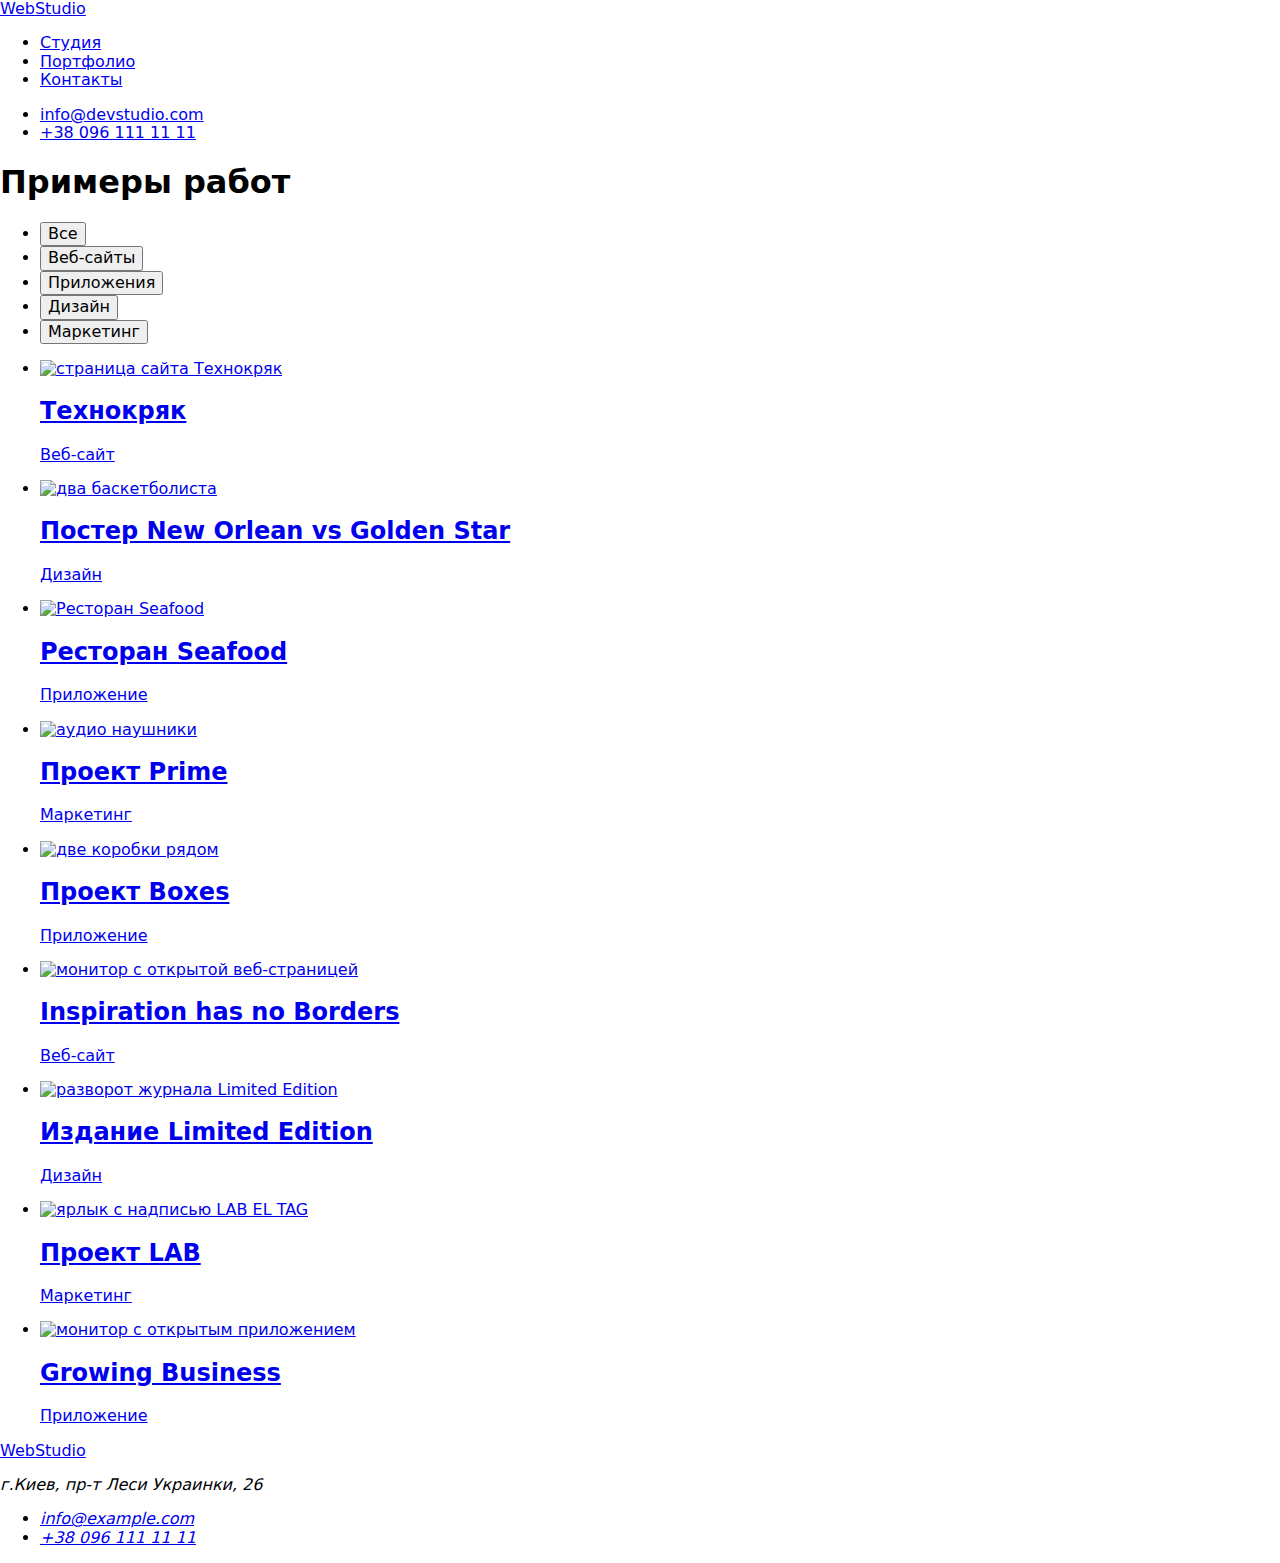
==== portfolio.html @ fbd44b49 "Create portfolio.html" ====
<!DOCTYPE html>
<html lang="ru">
  <head>
    <meta charset="UTF-8">
    <meta name="viewport" content="width=device-width, initial-scale=1.0">
    <meta http-equiv="X-UA-Compatible" content="IE=Edge" />
    <title>Web Studio 2.1</title>
    <meta name="description" content="Версия макета Web Studio 2.1">

    <link rel="preconnect" href="https://fonts.googleapis.com">
    <link rel="preconnect" href="https://fonts.gstatic.com" crossorigin>
    <link href="https://fonts.googleapis.com/css2?family=Raleway:wght@700&family=Roboto:wght@400;500;700;900&display=swap" rel="stylesheet">

    <link rel="stylesheet"  href=https://cdnjs.cloudflare.com/ajax/libs/modern-normalize/1.1.0/modern-normalize.min.css>

    <link rel="stylesheet" href="./css/styles.css">
  </head>
  <body>

     <!-- Шапка сайта-->
    <header class="header">
      <div class="container main-nav">
        <nav class="nav">
            <!-- Логототип -->
          <a class="logo link" href="./index.html">
            <span class="web-logo">Web</span>Studio
          </a>
          
          <!-- Меню в хедере -->
          <ul class="nav-site list">
            <li class="item"><a class="link" href="./index.html">Студия</a></li>
            <li class="item"><a class="link current" href="./portfolio.html">Портфолио</a></li>
            <li class="item"><a class="link" href="#">Контакты</a></li>
          </ul>
        </nav>
        <!-- Контакты в хедере -->      
        <ul class="contacts list"> 
          <li class="item"><a class="link" href="mailto:info@devstudio.com">info@devstudio.com</a></li>
          <li class="item"><a class="link" href="tel:380961111111">+38 096 111 11 11</a></li>
        </ul>
      </div>
    </header>

    <!-- основная секция -->
    <main> 
      <section class="portfolio-section">
        <div class="container">
          <h1 class="unvisible-title">Примеры работ</h1>

           <!-- Кнопки (filters) -->
          <ul class="filters list">
            <li class="filters-item"><button type="button" class="filters-button">Все</button></li>
            <li class="filters-item"><button type="button" class="filters-button">Веб-сайты</button></li>
            <li class="filters-item"><button type="button" class="filters-button">Приложения</button></li>
            <li class="filters-item"><button type="button" class="filters-button">Дизайн</button></li>
            <li class="filters-item"><button type="button" class="filters-button">Маркетинг</button></li>
          </ul>

            <!-- Портфолио работ-->
          <ul class="portfolio list">
            <li class="portfolio-item" >
              <a class="portfolio-link" href="#">
                <div class="portfolio-image">
                  <img src="./images/project1.jpg" width="370" alt="страница сайта Технокряк"/>
                </div>
                <div class="portfolio-content">
                  <h2 class="portfolio-title">Технокряк</h2>
                  <p class="portfolio-text">Веб-сайт</p>
                </div>
              </a>
            </li>
            <li class="portfolio-item">
              <a class="portfolio-link" href="#">
                <img src="./images/project2.jpg" width="370" alt="два баскетболиста"/> 
                <div class="portfolio-content">
                  <h2 class="portfolio-title">Постер New Orlean vs Golden Star</h2>
                  <p class="portfolio-text">Дизайн</p>
                </div>
              </a>
            </li>
            <li class="portfolio-item">
              <a class="portfolio-link" href="#">
                <img src="./images/project3.jpg" width="370" alt="Ресторан Seafood"/>
                <div class="portfolio-content">
                  <h2 class="portfolio-title">Ресторан Seafood</h2>
                  <p class="portfolio-text">Приложение</p>
                </div>
                </a>
            </li>
            <li class="portfolio-item">
              <a class="portfolio-link" href="#">
                <img src="./images/project4.jpg" width="370" alt="аудио наушники"/>
                <div class="portfolio-content"> 
                  <h2 class="portfolio-title">Проект Prime</h2>
                  <p class="portfolio-text">Маркетинг</p>
                </div>
              </a> 
            </li> 
            <li class="portfolio-item">
              <a class="portfolio-link" href="#">
                <img src="./images/project5.jpg" width="370" alt="две коробки рядом"/>
                <div class="portfolio-content">
                  <h2 class="portfolio-title">Проект Boxes</h2>
                  <p class="portfolio-text">Приложение</p>
                </div>
              </a>     
            </li>
            <li class="portfolio-item">
              <a class="portfolio-link" href="#"> 
                <img src="./images/project6.jpg" width="370" alt="монитор с открытой веб-страницей"/>
                <div class="portfolio-content">
                  <h2 class="portfolio-title">Inspiration has no Borders</h2>
                  <p class="portfolio-text">Веб-сайт</p>
                </div>
              </a>
            </li>
            <li class="portfolio-item">
              <a class="portfolio-link" href="#"> 
                <img src="./images/project7.jpg" width="370" alt="разворот журнала Limited Edition"/>
                <div class="portfolio-content">
                  <h2 class="portfolio-title">Издание Limited Edition</h2>
                  <p class="portfolio-text">Дизайн</p>
                </div>
              </a>
            </li>
            <li class="portfolio-item">
              <a class="portfolio-link" href="#"> 
                <img src="./images/project8.jpg" width="370" alt="ярлык с надписью LAB EL TAG"/> 
                <div class="portfolio-content">
                  <h2 class="portfolio-title">Проект LAB</h2>
                  <p class="portfolio-text">Маркетинг</p>
                </div>
              </a>     
            </li>
            <li class="portfolio-item">
              <a class="portfolio-link" href="#">
                <img src="./images/project9.jpg" width="370" alt="монитор с открытым приложением"/>
                <div class="portfolio-content"> 
                  <h2 class="portfolio-title">Growing Business</h2>
                  <p class="portfolio-text">Приложение</p>
                </div>
              </a>   
            </li>
          </ul>
        </div> 
      </section>
    </main>  

    <!--footer сайта-->
    <footer class="footer">
      <div class="container">
        <div class="address">
          <!-- Логотип в футере -->
          <a class="logo link" href="./index.html">
          <span class="web-logo">Web</span>Studio</a>
        
          <!-- Контакты в футере -->
          <address class="contacts-footer">
            <p class="footer-location">г.Киев, пр-т Леси Украинки, 26</p>
            <ul class="list">
              <li>
                <a class="link" href="mailto:info@example.com">info@example.com</a>
              </li>
              <li>
                <a class="link" href="tel:+380961111111">+38 096 111 11 11</a>
              </li>
            </ul>
          </address>
        </div>
      </div>
    </footer>
  </body>
</html>
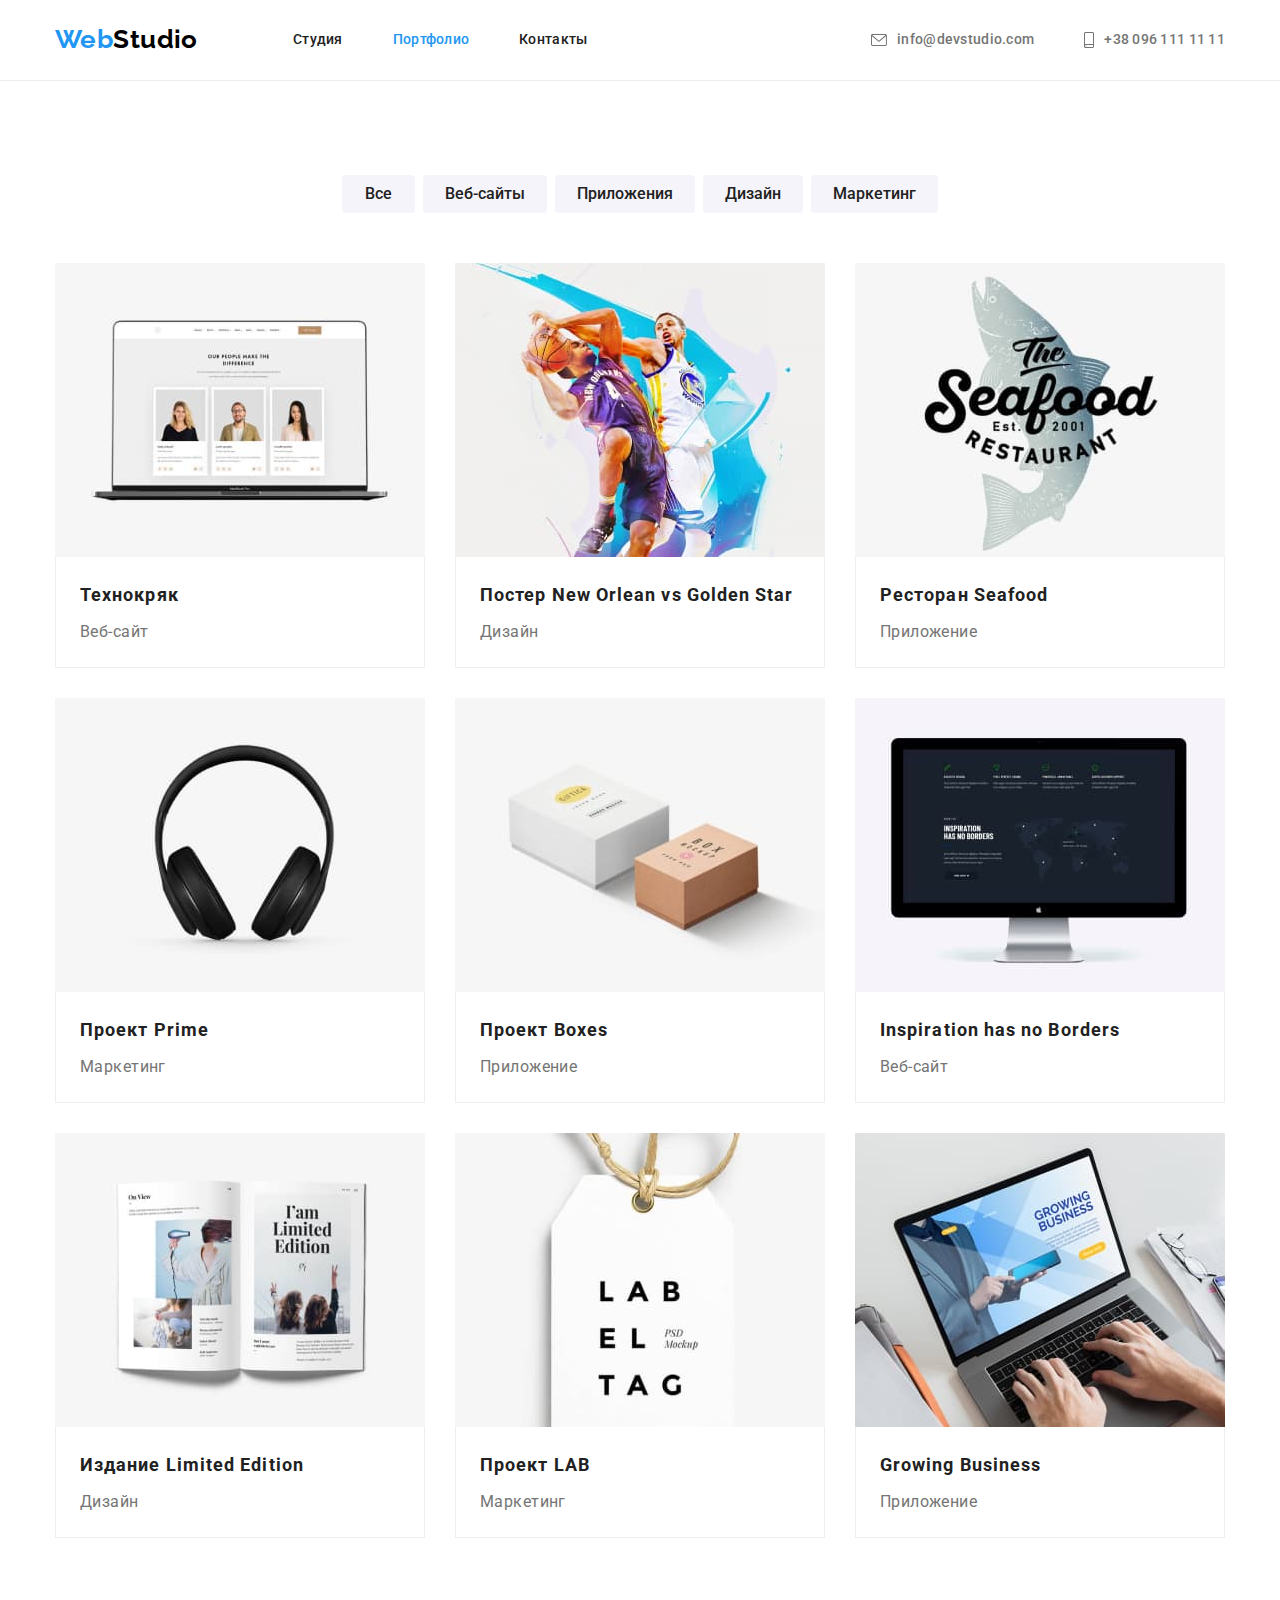
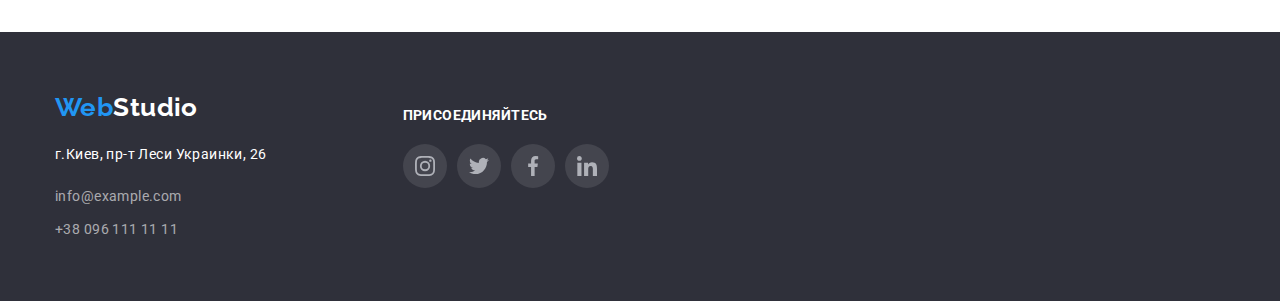
==== commit 61373b0d: "scripts amended" ====
--- a/portfolio.html
+++ b/portfolio.html
@@ -16,8 +16,6 @@
     <link rel="stylesheet" href="./css/styles.css">
   </head>
   <body>
-
-     <!-- Шапка сайта-->
     <header class="header">
       <div class="container main-nav">
         <nav class="nav">
@@ -35,12 +33,29 @@
         </nav>
         <!-- Контакты в хедере -->      
         <ul class="contacts list"> 
-          <li class="item"><a class="link" href="mailto:info@devstudio.com">info@devstudio.com</a></li>
-          <li class="item"><a class="link" href="tel:380961111111">+38 096 111 11 11</a></li>
+          <li class="item">
+            <a class="link" href="mailto:info@devstudio.com">
+              <div class="contacts-icons">
+                <svg class="header-mail" width="16" height="12">
+                  <use href="./images/sprite.svg#icon-head-mail"></use>
+                </svg>
+                info@devstudio.com
+              </div>
+            </a>
+          </li>
+          <li class="item">
+            <a class="link" href="tel:380961111111">
+              <div class="contacts-icons">
+                <svg class="header-phone" width="10" height="16">
+                  <use href="./images/sprite.svg#icon-head-phone"></use>
+                </svg>
+                +38 096 111 11 11
+              </div>
+            </a>
+          </li>
         </ul>
       </div>
     </header>
-
     <!-- основная секция -->
     <main> 
       <section class="portfolio-section">
@@ -147,27 +162,63 @@
     </main>  
 
     <!--footer сайта-->
-    <footer class="footer">
+     <footer class="footer">
       <div class="container">
-        <div class="address">
-          <!-- Логотип в футере -->
-          <a class="logo link" href="./index.html">
-          <span class="web-logo">Web</span>Studio</a>
-        
-          <!-- Контакты в футере -->
-          <address class="contacts-footer">
-            <p class="footer-location">г.Киев, пр-т Леси Украинки, 26</p>
-            <ul class="list">
-              <li>
-                <a class="link" href="mailto:info@example.com">info@example.com</a>
-              </li>
-              <li>
-                <a class="link" href="tel:+380961111111">+38 096 111 11 11</a>
+        <div class="footer-blocks">
+          <div class="address">
+            <!-- Логотип в футере -->
+            <a class="logo link" href="./index.html">
+            <span class="web-logo">Web</span>Studio</a>
+          
+            <!-- Контакты в футере -->
+            <address class="contacts-footer">
+              <p class="footer-location">г.Киев, пр-т Леси Украинки, 26</p>
+              <ul class="list">
+                <li>
+                  <a class="link" href="mailto:info@example.com">info@example.com</a>
+                </li>
+                <li>
+                  <a class="link" href="tel:+380961111111">+38 096 111 11 11</a>
+                </li>
+              </ul>
+            </address>
+          </div>
+
+          <div class="network-block">
+            <b class="network-title">Присоединяйтесь</b>
+            <ul class="network-list list">
+              <li class="network-item">
+                <a href="https://www.instagram.com/" class="network-link" aria-label="Instagram">
+                  <svg class="network-icon" width="20" height="20">
+                    <use href="./images/sprite.svg#icon-instagram"></use>
+                  </svg>
+                </a>
+              </li>
+              <li class="network-item">
+                <a href="https://twitter.com/" class="network-link" aria-label="Twitter">
+                  <svg class="network-icon" width="20" height="20">
+                    <use href="./images/sprite.svg#icon-twitter"></use>
+                  </svg>
+                </a>
+              </li>
+              <li class="network-item">
+                <a href="#" class="network-link" aria-label="Facebook">
+                  <svg class="network-icon" width="20" height="20">
+                    <use href="./images/sprite.svg#icon-facebook"></use>
+                  </svg>
+                </a>
+              </li>
+              <li class="network-item">
+                <a href="#" class="network-link" aria-label="LinkedIn">
+                  <svg class="network-icon" width="20" height="20">
+                    <use href="./images/sprite.svg#icon-linkedin"></use>
+                  </svg>
+                </a>
               </li>
             </ul>
-          </address>
+          </div>
         </div>
-      </div>
+      </div>   
     </footer>
   </body>
-</html>+</html> --- a/css/styles.css
+++ b/css/styles.css
@@ -0,0 +1,755 @@
+/* цвет текста параграфов основной #757575 */
+/*  цвет текста вторичный для заголовков #212121 */
+/* основной фон #ffffff */
+/* дополнительный фон блока team  #f5f4fa */
+/* цвет web-лого, кнопок под курсором, активных ссылок #2196f3 */
+/* фон героя и футера #2f303a */
+/* цвет studio-лого  вверху  #000000 */
+/* цвет адреса, studio-лого внизу   #ffffff */
+/* svg цвет фона иконок  #afb1b8 */
+/* фон кнопки  "Заказать услугу" в Герое #188ce8 */
+
+:root {
+  --basic-text-color: #757575;
+  --secondary-text-color: #212121;
+  --accent-color: #2196f3;
+  --basic-background-color: #ffffff;
+  --secondary-background-color: #2f303a;
+  --team-background-color: #f5f4fa;
+  --logo-header-color:#000000;
+  --logo-footer-color:#ffffff;
+  --addressdown-color:#ffffff;
+  --secondary-addressdown-color:rgba(255, 255, 255, 0.6);
+  --button-hero-color:#188ce8;
+  --svg-color: #afb1b8;
+}
+
+body {
+  font-family: Roboto, sans-serif;
+  font-size: 14px;
+  line-height: 1.71;
+  letter-spacing: 0.03em;
+  background-color: var(--basic-background-color);
+  color: var(--basic-text-color);
+}
+
+.list {
+  padding: 0;
+  margin: 0;
+  list-style: none;
+}
+
+.container {
+  margin-left: auto;
+  margin-right: auto;
+  padding: 0 15px;
+
+  width: 1200px;
+}
+
+img {
+  display: block;
+  max-width: 100%;
+  height: auto;
+}
+
+.header {
+  margin-right: auto;
+  margin-left: auto;
+  
+  border-bottom: 1px solid #ececec;
+}
+
+.main-nav {
+  display: flex;
+  align-items: center;
+}
+
+.nav {
+  display: flex;
+  align-items: center;
+}
+
+
+.link {
+  text-decoration: none;
+}
+
+/*логотип в хедере */
+
+.logo {
+  margin-right: 93px;
+  width: 145px;
+  height: 31px;
+
+  font-family: Raleway, sans-serif;
+  font-weight: 700;
+  font-size: 26px;
+  line-height: 1.19;
+  text-decoration: none;
+  color: var(--logo-header-color);
+}
+
+.web-logo {
+  color: var(--accent-color);
+}
+
+
+/* Меню nav в хедере */
+
+.nav-site {
+  display: flex;
+}
+
+.nav-site .item:not(:last-child) {
+  margin-right: 50px;
+}
+
+
+.nav > .list .link {
+  display: block;
+  padding-top: 32px;
+  padding-bottom: 32px;
+
+  font-weight: 500;
+  font-size: 14px;
+  line-height: 1.14;
+  letter-spacing: 0.02em;
+  color: var(--secondary-text-color);
+ }
+
+.nav > .list .link:hover,
+.nav > .list .link:focus {
+  color: var(--accent-color);
+}
+.nav-site .link.current {
+  color: var(--accent-color);
+}
+
+  /* Контакты в хедере */
+.contacts {
+  display: flex;
+  margin-left: auto;
+
+  list-style: none;
+}
+
+.contacts .item:not(:last-child) {
+  margin-right: 50px;
+}
+
+.header-mail {
+  margin-right: 10px;
+  width: 16px;
+  height: 12px;
+
+  fill: currentColor;
+}
+
+.header-phone {
+  margin-right: 10px;
+  width: 10px;
+  height: 16px;
+
+  fill: currentColor;
+}
+
+
+.contacts .link {
+  display: block;
+  padding-top: 32px;
+  padding-bottom: 32px;
+
+  font-weight: 500;
+  font-size: 14px;
+  line-height: 1.14;
+  letter-spacing: 0.02em;
+  text-decoration: none;
+  color: var(--basic-text-color);
+}
+
+.contacts .link:hover,
+.contacts .link:focus {
+  color: var(--accent-color);
+}
+
+.contacts-icons {
+  display: flex;
+  align-items: center;
+}
+
+ 
+/* Hero секция */
+/* Паддинги ниже будут удалены, оставлены для визуализации */
+
+.hero {
+  display: flex;
+  align-items: center;
+  padding: 200px 0;
+  margin-right: auto;
+  margin-left: auto;
+  max-width: 1600px;
+  text-align: center;
+
+  background-color: var(--secondary-background-color);
+  color: var(--basic-background-color);
+
+  background-image: linear-gradient(to right, rgba(47, 48, 58, 0.4), rgba(47, 48, 58, 0.4)),
+  url(../images/hero-img.jpg);
+background-repeat: no-repeat;
+background-size: cover;
+background-position: center;
+}
+
+.hero-content {
+  margin-right: auto;
+  margin-left: auto;
+  max-width: 696px;
+  text-align: center;
+}
+
+.hero-title {
+  margin-top: 0;
+  margin-bottom: 30px;
+
+  font-weight: 900;
+  font-size: 44px;
+  line-height: 1.36;
+  text-align: center;
+  text-transform: uppercase;
+  letter-spacing: 0.06em;
+}
+
+
+/* кнопка c надписью Заказать услугу */
+
+.button-hero {
+  display: inline-block;
+  padding: 10px 32px;
+  min-width: 200px;
+  height: 50px;
+  border-radius: 4px;
+  border: 0px solid transparent;
+
+  font-weight: 700;
+  font-size: 16px;
+  line-height: 1.88;
+  align-items: center;
+  text-align: center;
+  letter-spacing: 0.06em;
+
+  background-color: var(--button-hero-color);
+  color: var(--basic-background-color);
+
+  cursor: pointer;
+}
+
+.button-hero:hover,
+.button-hero:focus {
+  box-shadow: 0px 4px 4px rgba(0, 0, 0, 0.15);
+  color: var(--accent-color);
+  background-color: var(--basic-background-color);
+}
+
+/* Особенности (features)   */
+.features {
+  padding-top: 94px;
+  padding-bottom: 94px;
+}
+.container-features {
+  margin-left: auto;
+  margin-right: auto;
+  padding: 0 15px;
+
+  width: 1200px;
+}
+
+.features-list {
+  display: flex;
+  margin-right: -30px;
+}
+
+.features .item {
+  width: calc((100% - 120px) / 4);
+  margin-right: 30px;
+}
+
+.features-img {
+  margin-bottom: 30px;
+  padding: 20px 100px;
+  text-align: center;
+
+  background-color: var(--team-background-color);
+}
+
+.features-icon {
+  width: 70px;
+  height: 70px;
+}
+
+.features-title {
+  margin-top: 0;
+  margin-bottom: 10px;
+
+  font-weight: 700;
+  font-size: 14px;
+  line-height: 1.14;
+  text-transform: uppercase;
+  color: var(--secondary-text-color);
+}
+
+.features-text {
+  margin-top: 0;
+  margin-bottom: 0;
+}
+
+
+/* Чем мы занимаемся */
+
+
+.images {
+  padding-bottom: 94px;
+}
+
+.images .title {
+  margin: 0;
+  margin-bottom: 50px;
+
+  font-weight: 700;
+  font-size: 36px;
+  line-height: 1.17;
+  text-align: center;
+  color: var(--secondary-text-color);
+}
+
+.images .list {
+  display: flex;
+  justify-content: center;
+}
+
+.images .list > .item:not(:last-child) {
+  margin-right: 30px;
+}
+.images .list > .item > img {
+  display: block;
+}
+
+
+/* Наша команда */
+
+/* Тайтлы Чем мы занимаемся + Наша команда */
+
+.team-title {
+  margin-top: 0;
+  margin-bottom: 50px;
+
+  color: var(--secondary-text-color);
+
+  font-weight: 700;
+  font-size: 36px;
+  line-height: 1.16;
+  text-align: center;
+}
+
+/* Секция с фотографиями команды */
+
+.team {
+  padding-top: 94px;
+  padding-bottom: 94px;
+  margin-right: auto;
+  margin-left: auto;
+
+  background-color: var(--team-background-color);
+}
+
+.team-list {
+  display: flex;
+}
+
+.team-item {
+  width: calc((100% - 90px) / 4);
+
+  background-color: #ffffff;
+  box-shadow: 0px 1px 3px rgba(0, 0, 0, 0.12), 0px 1px 1px rgba(0, 0, 0, 0.14),
+    0px 2px 1px rgba(0, 0, 0, 0.2);
+  border-bottom-right-radius: 4px;
+  border-bottom-left-radius: 4px;
+}
+
+.team-item:not(:last-child) {
+  margin-right: 30px;
+}
+
+.team-content {
+  padding: 30px 0;
+  text-align: center;
+}
+
+.team-name {
+  margin-top: 0;
+  margin-bottom: 10px;
+
+  color: var(--secondary-text-color);
+
+  font-weight: 500;
+  font-size: 16px;
+  line-height: 1.18;
+}
+
+.team-text {
+  margin-top: 0;
+  margin-bottom: 0;
+
+  font-size: 16px;
+  line-height: 1.18;
+}
+
+.social {
+  display: flex;
+  justify-content: center;
+}
+
+.social-item:not(:last-child) {
+  margin-right: 10px;
+}
+
+.social-link {
+  display: flex;
+  justify-content: center;
+  align-items: center;
+  width: 44px;
+  height: 44px;
+
+  border-radius: 50%;
+}
+
+.social-link:hover,
+.social-link:focus {
+  background-color: var(--accent-color);
+}
+
+.social-link:hover .social-icon,
+.social-link:focus .social-icon {
+  fill: var(--primary-bg-color);
+}
+
+.social-icon,
+.network-icon {
+  width: 20px;
+  height: 20px;
+  fill: var(--svg-color);
+}
+
+/* Секция Постоянные клиенты */
+.clients {
+  padding-top: 94px;
+  padding-bottom: 94px;
+}
+
+.clients-title {
+  margin-top: 0;
+  margin-bottom: 50px;
+
+  color: var(--second-text-color);
+
+  font-weight: 700;
+  font-size: 36px;
+  line-height: 1.17;
+  text-align: center;
+}
+
+.clients-list {
+  display: flex;
+  justify-content: center;
+}
+
+.clients-item {
+  width: calc((100% - 30px * 5) / 6);
+  height: 90px;
+
+  border: 1px solid var(--svg-color);
+  border-radius: 4px;
+}
+
+.clients-item:hover,
+.clients-item:focus {
+  border-color: var(--accent-color);
+}
+
+.clients-item:not(:last-child) {
+  margin-right: 30px;
+}
+
+.clients-link {
+  display: flex;
+  justify-content: center;
+  align-items: center;
+  width: 170px;
+  height: 90px;
+}
+
+.clients-link:hover .clients-icon,
+.clients-link:focus .clients-icon {
+  fill: var(--accent-color);
+}
+
+.clients-icon {
+  width: 44px;
+  height: 49px;
+  fill: var(--svg-color);
+}
+
+/* вторая страница PORTFOLIO */
+
+.portfolio-section {
+  padding: 94px 0;
+}
+
+/* Кнопки filters */
+.filters {
+  display: flex;
+  justify-content: center;
+  margin-bottom: 50px;
+}
+
+.filters-item:not(:last-child) {
+  margin-right: 8px;
+}
+
+.filters-button {
+  display: inline-block;
+  padding: 6px 22px;
+  min-width: 73px;
+  height: 38px;
+  border-radius: 4px;
+  border: 0px solid transparent;
+
+
+  font-family: inherit;
+  font-weight: 500;
+  font-size: 16px;
+  line-height: 1.62;
+  text-align: center;
+
+  background-color: var(--team-background-color);
+  color: var(--secondary-text-color);
+}
+
+.filters .filters-button:hover,
+.filters .filters-button:focus {
+  box-shadow: 0px 4px 4px rgba(0, 0, 0, 0.15);
+  background-color: var(--accent-color);
+  color: var(--basic-background-color);
+
+  cursor: pointer;
+}
+/* Проекты projects  */
+/* Сетка портфолио */
+
+.unvisible-title {
+  display: none;
+}
+
+.portfolio {
+  display: flex;
+  flex-wrap: wrap;
+}
+
+.portfolio-item {
+  width: calc((100% - 60px) / 3);
+  margin-right: 30px;
+  margin-bottom: 30px;
+}
+
+.portfolio-item:nth-child(3n) {
+  margin-right: 0px;
+}
+
+.portfolio-item:nth-last-child(-n + 3) {
+  margin-bottom: 0px;
+}
+
+.portfolio-item:hover,
+.portfolio-item:focus {
+  box-shadow: 0px 1px 1px rgba(0, 0, 0, 0.12), 0px 4px 4px rgba(0, 0, 0, 0.06),
+    1px 4px 6px rgba(0, 0, 0, 0.16);
+}
+
+
+.portfolio-link {
+  text-decoration: none;
+}
+
+
+.portfolio-content {
+  padding: 20px 24px;
+
+  border-right-width: 1px;
+  border-right-style: solid;
+  border-right-color: #eeeeee;
+
+  border-bottom-width: 1px;
+  border-bottom-style: solid;
+  border-bottom-color: #eeeeee;
+
+  border-left-width: 1px;
+  border-left-style: solid;
+  border-left-color: #eeeeee;
+}
+
+.portfolio-title {
+  margin-top: 0;
+  margin-bottom: 4px;
+
+  color: var(--secondary-text-color);
+
+  font-weight: 700;
+  font-size: 18px;
+  line-height: 2;
+  letter-spacing: 0.06em;
+}
+
+.portfolio-text {
+  margin: 0;
+
+  color: var(--basic-text-color);
+
+  font-size: 16px;
+  line-height: 1.87;
+}
+
+
+
+/* Футер */
+
+.footer {
+  padding: 60px 0px;
+  margin-right: auto;
+  margin-left: auto;
+  background-color: var(--secondary-background-color);
+}
+
+.footer-blocks {
+  display: flex;
+}
+
+.address {
+  width: calc((100% - 30px * 2) / 4);
+}
+
+
+
+/* logo в футере */
+.footer  .logo {
+  display: inline-block;
+  margin-bottom: 20px;
+
+  color: var(--logo-footer-color);
+}
+
+/* адрес и контакты в футере */
+
+.contacts-footer {
+  color:#ffffff;
+  font-style: normal;
+}
+
+.contacts-footer {
+  display: flex;
+  flex-direction: column;
+
+  font-style: normal;
+  /* font-size: 14px; */
+}
+
+
+
+.contacts-footer .link {
+  margin-top: 9px;
+  margin-bottom: 9px;
+  display: inline-block;
+  text-decoration: none;
+  
+  color:var(--secondary-addressdown-color);
+}
+
+.contacts-footer .link:last-child {
+  margin-bottom: 0;
+}
+
+
+
+.contacts-footer .link:hover,
+.contacts-footer .link:focus {
+  color: var(--accent-color);
+}
+
+.contacts-footer .link:last-child {
+  margin-bottom: 0;
+}
+
+.footer-location {
+  margin-top: 0;
+  margin-bottom: 9px;
+}
+
+/* Соц сети в футере */
+
+.network-list {
+  display: flex;
+}
+
+.network-item:not(:last-child) {
+  margin-right: 10px;
+}
+
+.network-block {
+  padding-top: 12px;
+  margin-left: 70px;
+}
+
+.network-link {
+  display: flex;
+  justify-content: center;
+  align-items: center;
+  width: 44px;
+  height: 44px;
+  background-color: rgba(255, 255, 255, 0.1);
+
+  border-radius: 50%;
+}
+
+.network-link:hover,
+.network-link:focus {
+  background-color: var(--accent-color);
+}
+
+.network-link:hover .network-icon,
+.network-link:focus .network-icon {
+  fill: var(--additional-background-color);
+}
+
+.network-icon {
+  width: 20px;
+  height: 20px;
+
+  fill: var(--svg-color);
+} 
+
+.network-title {
+  display: inline-block;
+  margin-bottom: 20px;
+  font-family: Roboto;
+  font-weight: 700;
+  font-size: 14px;
+  line-height: 1.14;
+  text-transform: uppercase;
+
+  color:var(--basic-background-color);
+}
+
+
+
+
+
+      
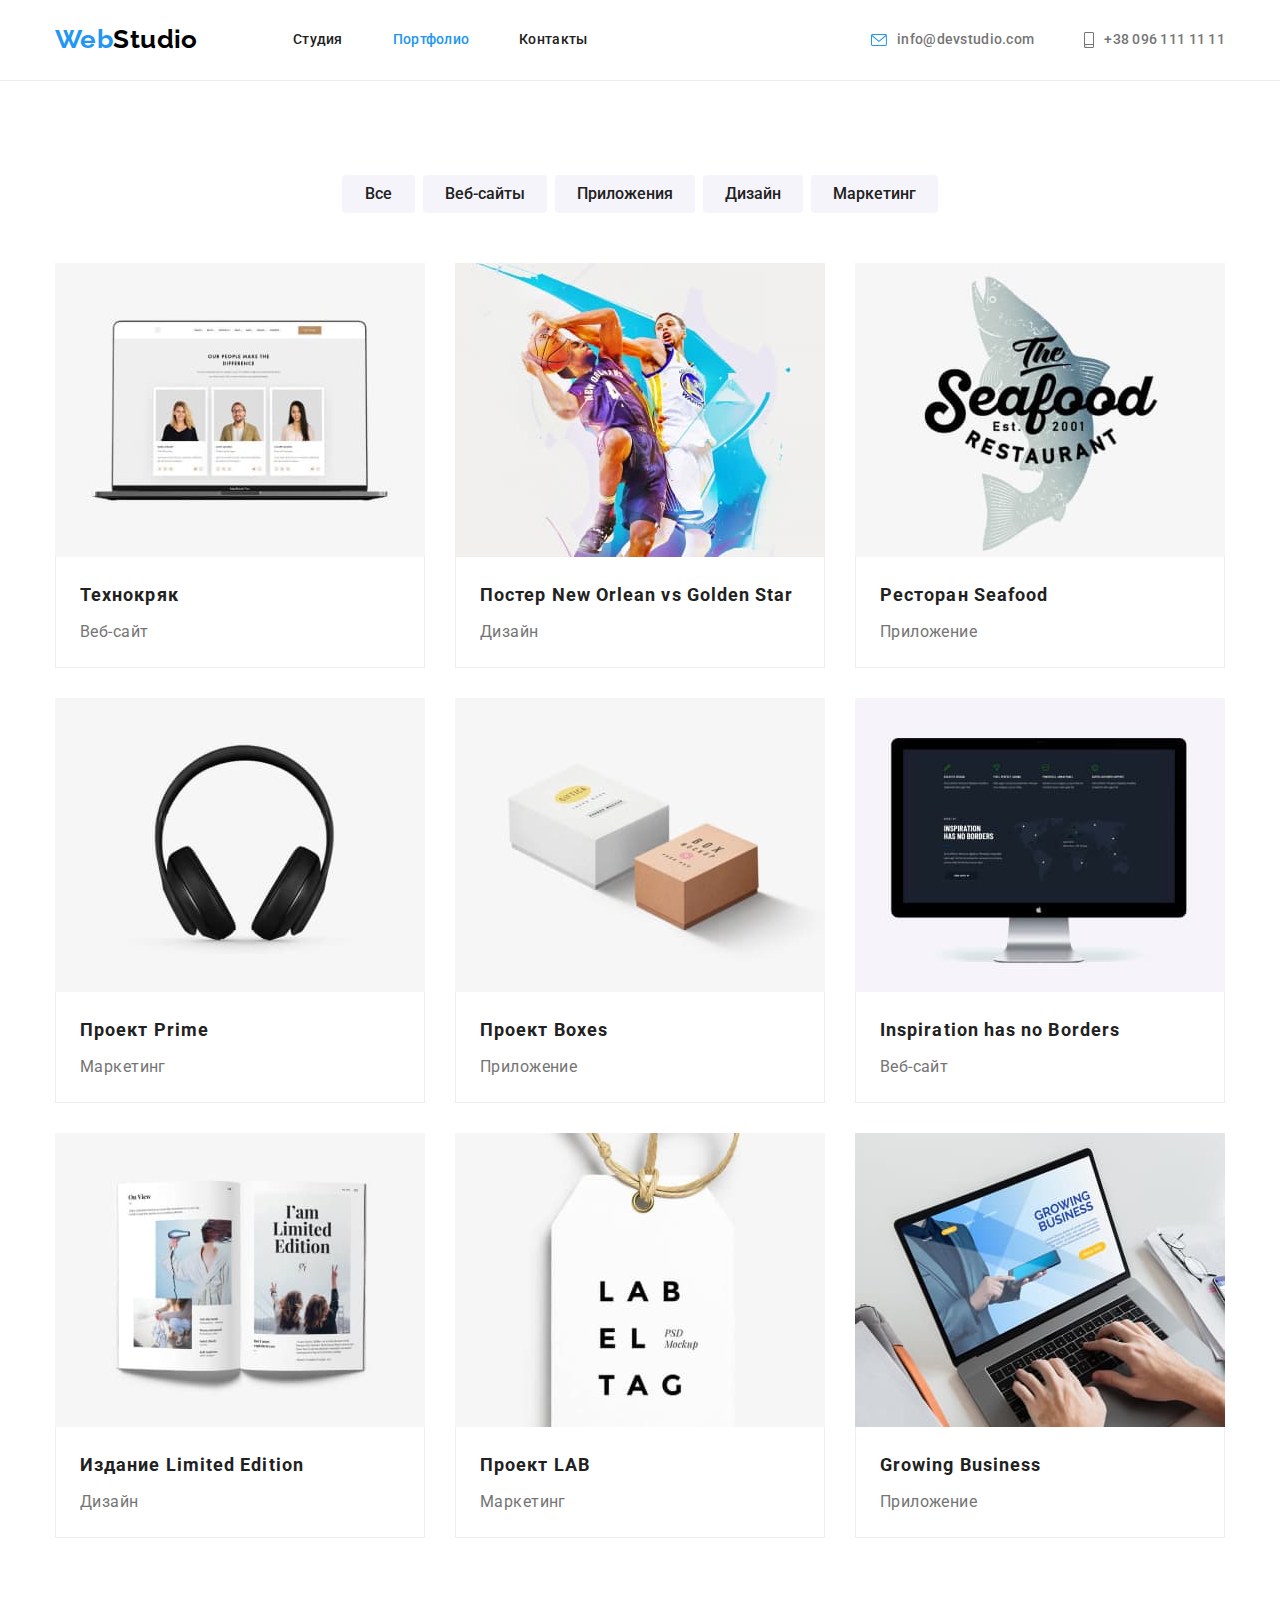
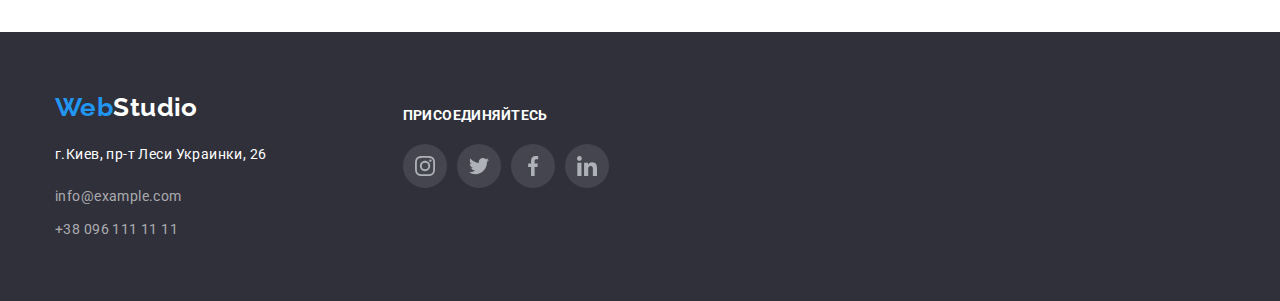
==== commit e4513485: "Update portfolio.html" ====
--- a/portfolio.html
+++ b/portfolio.html
@@ -37,7 +37,7 @@
             <a class="link" href="mailto:info@devstudio.com">
               <div class="contacts-icons">
                 <svg class="header-mail" width="16" height="12">
-                  <use href="./images/sprite.svg#icon-head-mail"></use>
+                  <use href="./images/icons.svg#icon-envelope"></use>
                 </svg>
                 info@devstudio.com
               </div>
@@ -47,7 +47,7 @@
             <a class="link" href="tel:380961111111">
               <div class="contacts-icons">
                 <svg class="header-phone" width="10" height="16">
-                  <use href="./images/sprite.svg#icon-head-phone"></use>
+                  <use href="./images/icons.svg#icon-smartphone"></use>
                 </svg>
                 +38 096 111 11 11
               </div>
@@ -190,28 +190,28 @@
               <li class="network-item">
                 <a href="https://www.instagram.com/" class="network-link" aria-label="Instagram">
                   <svg class="network-icon" width="20" height="20">
-                    <use href="./images/sprite.svg#icon-instagram"></use>
+                    <use href="./images/icons.svg#icon-instagram1"></use>
                   </svg>
                 </a>
               </li>
               <li class="network-item">
                 <a href="https://twitter.com/" class="network-link" aria-label="Twitter">
                   <svg class="network-icon" width="20" height="20">
-                    <use href="./images/sprite.svg#icon-twitter"></use>
+                    <use href="./images/icons.svg#icon-twitter1"></use>
                   </svg>
                 </a>
               </li>
               <li class="network-item">
                 <a href="#" class="network-link" aria-label="Facebook">
                   <svg class="network-icon" width="20" height="20">
-                    <use href="./images/sprite.svg#icon-facebook"></use>
+                    <use href="./images/icons.svg#icon-facebook1"></use>
                   </svg>
                 </a>
               </li>
               <li class="network-item">
                 <a href="#" class="network-link" aria-label="LinkedIn">
                   <svg class="network-icon" width="20" height="20">
-                    <use href="./images/sprite.svg#icon-linkedin"></use>
+                    <use href="./images/icons.svg#icon-linkedin1"></use>
                   </svg>
                 </a>
               </li>
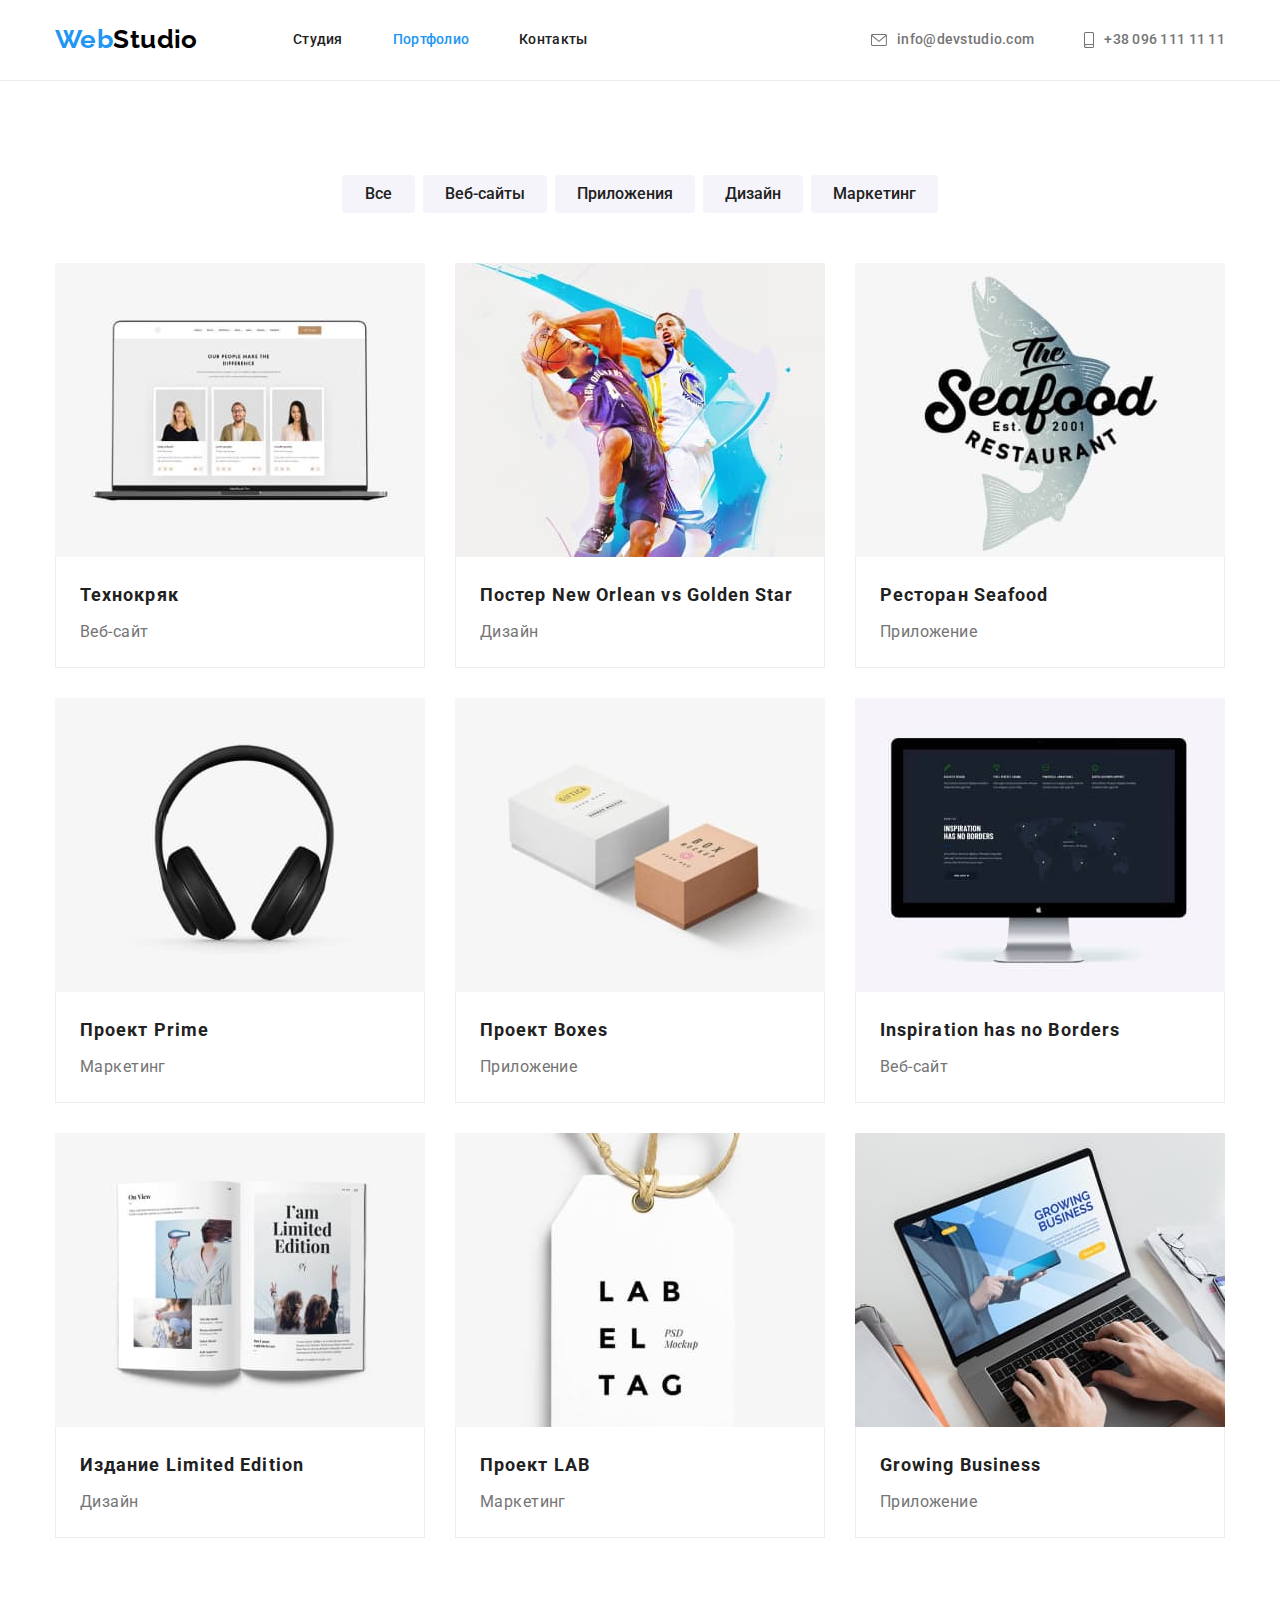
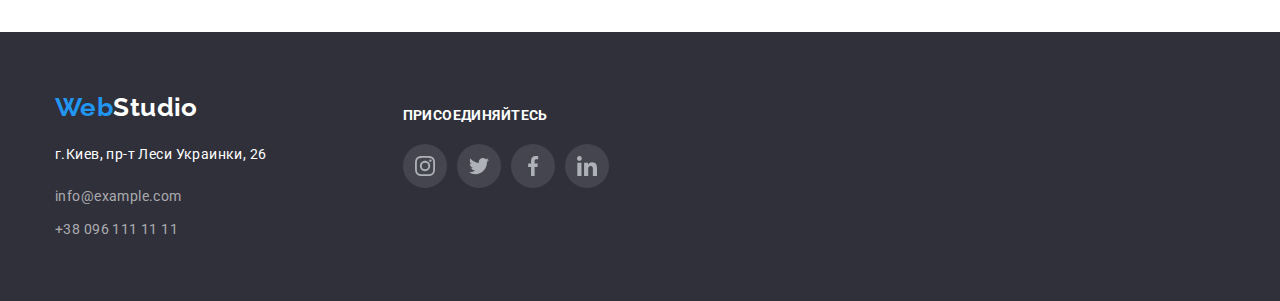
==== commit a41d6d50: "Update portfolio.html" ====
--- a/portfolio.html
+++ b/portfolio.html
@@ -37,7 +37,7 @@
             <a class="link" href="mailto:info@devstudio.com">
               <div class="contacts-icons">
                 <svg class="header-mail" width="16" height="12">
-                  <use href="./images/icons.svg#icon-envelope"></use>
+                  <use href="./images/icons.svg#icon-envelope1"></use>
                 </svg>
                 info@devstudio.com
               </div>
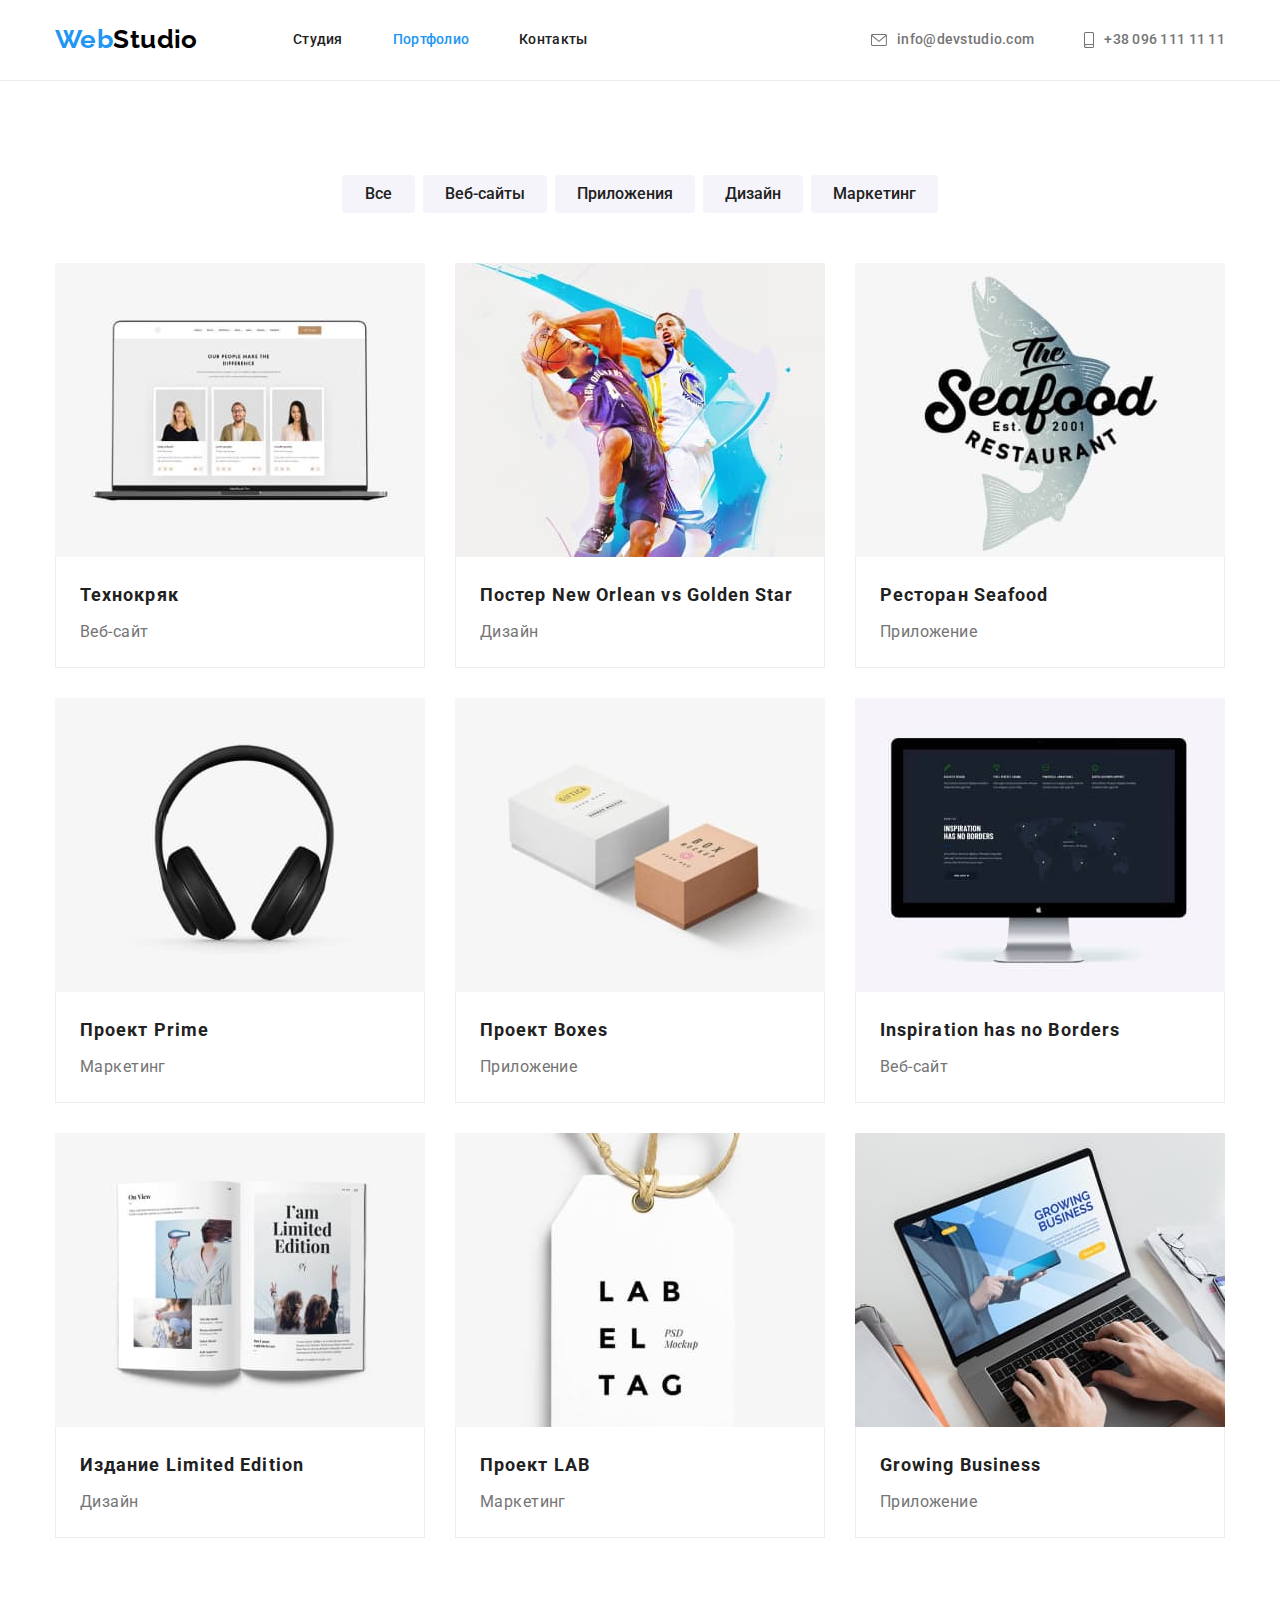
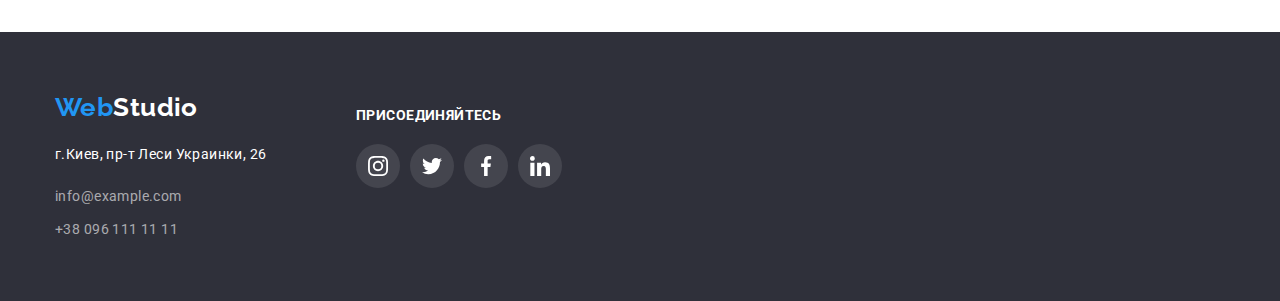
==== commit 5913d478: "amended" ====
--- a/portfolio.html
+++ b/portfolio.html
@@ -56,6 +56,7 @@
         </ul>
       </div>
     </header>
+    
     <!-- основная секция -->
     <main> 
       <section class="portfolio-section">
--- a/css/styles.css
+++ b/css/styles.css
@@ -142,7 +142,6 @@
   margin-right: 10px;
   width: 16px;
   height: 12px;
-
   fill: currentColor;
 }
 
@@ -150,13 +149,12 @@
   margin-right: 10px;
   width: 10px;
   height: 16px;
-
   fill: currentColor;
 }
 
 
 .contacts .link {
-  display: block;
+  display: flex;
   padding-top: 32px;
   padding-bottom: 32px;
 
@@ -169,7 +167,10 @@
 }
 
 .contacts .link:hover,
-.contacts .link:focus {
+.contacts .link:focus,
+.contacts .icon:hover,
+.contacts .icon:focus {
+  --color3: var(--accent-color);
   color: var(--accent-color);
 }
 
@@ -275,10 +276,12 @@
 }
 
 .features-img {
+  display: flex;
+  justify-content: center;
+  align-items: center;
+  height: 120px;
   margin-bottom: 30px;
-  padding: 20px 100px;
-  text-align: center;
-
+  border-radius: 4px;
   background-color: var(--team-background-color);
 }
 
@@ -398,8 +401,7 @@
 
 .team-text {
   margin-top: 0;
-  margin-bottom: 0;
-
+  margin-bottom: 16px;
   font-size: 16px;
   line-height: 1.18;
 }
@@ -430,7 +432,7 @@
 
 .social-link:hover .social-icon,
 .social-link:focus .social-icon {
-  fill: var(--primary-bg-color);
+  --color4: var(--basic-background-color);
 }
 
 .social-icon,
@@ -450,7 +452,7 @@
   margin-top: 0;
   margin-bottom: 50px;
 
-  color: var(--second-text-color);
+  color: var(--secondary-text-color);
 
   font-weight: 700;
   font-size: 36px;
@@ -473,6 +475,7 @@
 
 .clients-item:hover,
 .clients-item:focus {
+  --color4: var(--accent-color);
   border-color: var(--accent-color);
 }
 
@@ -486,16 +489,25 @@
   align-items: center;
   width: 170px;
   height: 90px;
-}
-
-.clients-link:hover .clients-icon,
-.clients-link:focus .clients-icon {
-  fill: var(--accent-color);
-}
+
+
+
+}
+
+.clients-item .clients-link:hover,
+.clients-item .clients-link:focus {
+  color: var(--accent-color);
+}
+
+.clients-item .clients-icon:hover,
+.clients-item .clients-icon:focus {
+  --color4: var(--accent-color);
+}
+
+
+
 
 .clients-icon {
-  width: 44px;
-  height: 49px;
   fill: var(--svg-color);
 }
 
@@ -634,7 +646,7 @@
 }
 
 .address {
-  width: calc((100% - 30px * 2) / 4);
+  width: 231px;
 }
 
 
@@ -732,8 +744,7 @@
 .network-icon {
   width: 20px;
   height: 20px;
-
-  fill: var(--svg-color);
+  --color4: var(--logo-footer-color);
 } 
 
 .network-title {
